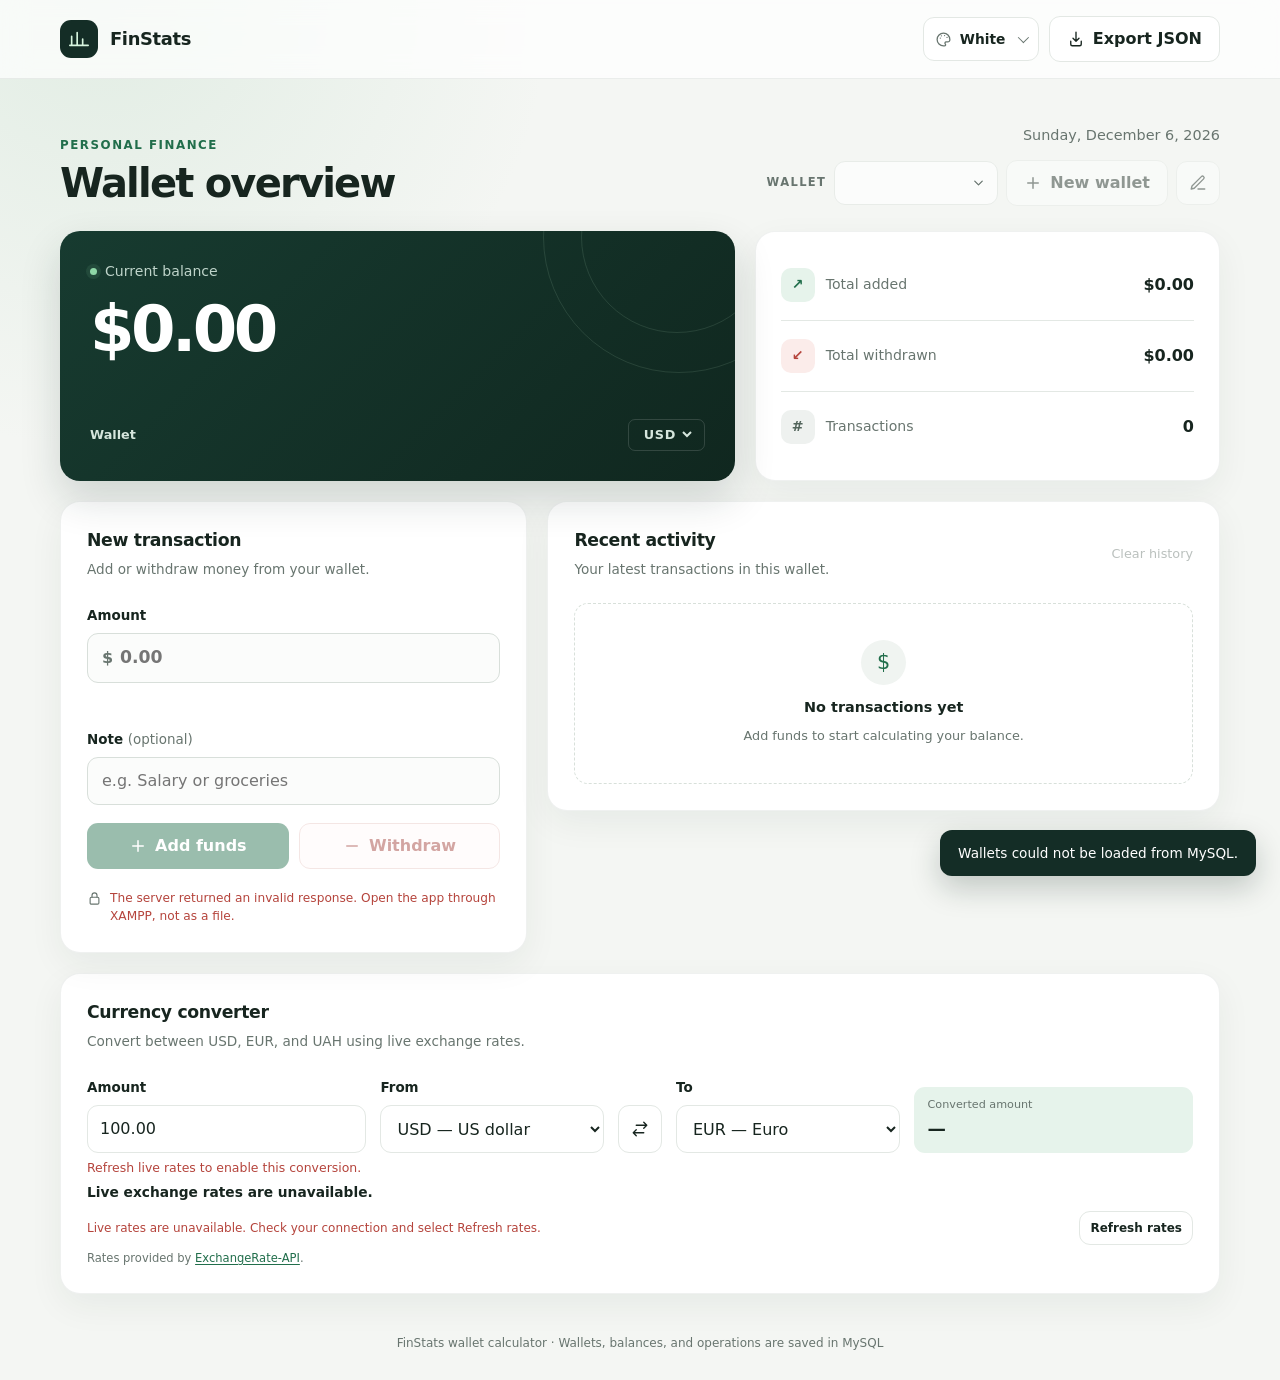
==== index.html @ fb95a567 "Initial commit: FinStats wallet calculator Multi-wallet wallet calculator with a PHP/MySQL API: depo" ====
<!DOCTYPE html>
<html lang="en" data-theme="white">
<head>
    <meta charset="UTF-8">
    <meta name="viewport" content="width=device-width, initial-scale=1.0">
    <meta name="description" content="A simple wallet calculator for tracking deposits, withdrawals, and your current balance.">
    <title>FinStats — Wallet Calculator</title>
    <script src="assets/js/app.js"></script>
    <link rel="stylesheet" href="assets/css/style.css">
</head>
<body>
    <header class="page-header">
        <div class="header-content">
            <div class="brand" aria-label="FinStats home">
                <span class="brand-mark" aria-hidden="true">
                    <svg viewBox="0 0 24 24" fill="none" stroke="currentColor" stroke-width="1.8" stroke-linecap="round" stroke-linejoin="round">
                        <path d="M4 19V9M10 19V5M16 19v-7M22 19H2"/>
                    </svg>
                </span>
                <span>FinStats</span>
            </div>
            <div class="header-actions">
                <label class="theme-control" for="theme-select" title="Choose a color theme">
                    <svg viewBox="0 0 24 24" fill="none" stroke="currentColor" stroke-width="1.8" stroke-linecap="round" stroke-linejoin="round" aria-hidden="true">
                        <path d="M12 3a9 9 0 0 0 0 18h1.4a1.6 1.6 0 0 0 1.1-2.75 1.6 1.6 0 0 1 1.1-2.75H18a3 3 0 0 0 3-3C21 6.75 17 3 12 3Z"/>
                        <path d="M7.5 10h.01M9 6.8h.01M13.5 6.5h.01M17 9h.01"/>
                    </svg>
                    <select id="theme-select" name="theme" aria-label="Color theme">
                        <option value="white">White</option>
                        <option value="black">Black</option>
                        <option value="blue">Blue</option>
                    </select>
                </label>
                <button class="button button-secondary" id="export-button" type="button" title="Download balance and transaction history as JSON">
                    <svg viewBox="0 0 24 24" fill="none" stroke="currentColor" stroke-width="1.8" stroke-linecap="round" stroke-linejoin="round" aria-hidden="true">
                        <path d="M12 3v12m0 0 4-4m-4 4-4-4M5 15v4a2 2 0 0 0 2 2h10a2 2 0 0 0 2-2v-4"/>
                    </svg>
                    <span class="export-label">Export JSON</span>
                </button>
            </div>
        </div>
    </header>

    <main>
        <div class="page-heading">
            <div>
                <p class="eyebrow">Personal finance</p>
                <h1>Wallet overview</h1>
            </div>
            <div class="heading-side">
                <p class="current-date" id="current-date"></p>
                <div class="wallet-toolbar" role="group" aria-label="Wallet management">
                    <label class="wallet-toolbar-label" for="wallet-select">Wallet</label>
                    <div class="wallet-select-wrap">
                        <select id="wallet-select" aria-label="Active wallet" disabled></select>
                        <svg viewBox="0 0 24 24" fill="none" stroke="currentColor" stroke-width="2" stroke-linecap="round" stroke-linejoin="round" aria-hidden="true">
                            <path d="m6 9 6 6 6-6"/>
                        </svg>
                    </div>
                    <button class="button button-secondary" id="new-wallet-button" type="button" title="Create a new wallet" aria-label="Create a new wallet" disabled>
                        <svg viewBox="0 0 24 24" fill="none" stroke="currentColor" stroke-width="2" stroke-linecap="round" aria-hidden="true">
                            <path d="M12 5v14M5 12h14"/>
                        </svg>
                        <span class="wallet-action-label">New wallet</span>
                    </button>
                    <button class="button button-secondary icon-button" id="wallet-settings-button" type="button" title="Rename or delete the active wallet" aria-label="Rename or delete the active wallet" disabled>
                        <svg viewBox="0 0 24 24" fill="none" stroke="currentColor" stroke-width="1.8" stroke-linecap="round" stroke-linejoin="round" aria-hidden="true">
                            <path d="M12 20h9"/>
                            <path d="M16.5 3.5a2.1 2.1 0 0 1 3 3L7 19l-4 1 1-4Z"/>
                        </svg>
                    </button>
                </div>
            </div>
        </div>

        <section class="overview" aria-label="Wallet summary">
            <article class="balance-card">
                <div>
                    <div class="balance-label">Current balance</div>
                    <p class="balance-amount" id="balance" aria-live="polite">$0.00</p>
                </div>
                <div class="balance-footer">
                    <span class="balance-wallet-name" id="balance-wallet-name">Wallet</span>
                    <label class="currency-badge" for="wallet-currency">
                        <select id="wallet-currency" name="wallet-currency" aria-label="Wallet display currency">
                            <option value="USD">USD</option>
                            <option value="EUR">EUR</option>
                            <option value="UAH">UAH</option>
                        </select>
                    </label>
                </div>
            </article>

            <article class="stats-card">
                <div class="stat-row">
                    <div class="stat-description">
                        <span class="stat-icon" aria-hidden="true">↗</span>
                        <span>Total added</span>
                    </div>
                    <strong class="stat-value" id="total-added">$0.00</strong>
                </div>
                <div class="stat-row">
                    <div class="stat-description">
                        <span class="stat-icon withdrawal" aria-hidden="true">↙</span>
                        <span>Total withdrawn</span>
                    </div>
                    <strong class="stat-value" id="total-withdrawn">$0.00</strong>
                </div>
                <div class="stat-row">
                    <div class="stat-description">
                        <span class="stat-icon neutral" aria-hidden="true">#</span>
                        <span>Transactions</span>
                    </div>
                    <strong class="stat-value" id="transaction-count">0</strong>
                </div>
            </article>
        </section>

        <section class="workspace">
            <article class="calculator-card">
                <div class="card-header">
                    <div>
                        <h2>New transaction</h2>
                        <p class="card-subtitle">Add or withdraw money from your wallet.</p>
                    </div>
                </div>

                <form id="transaction-form" novalidate>
                    <div class="field">
                        <label for="amount">Amount</label>
                        <div class="amount-input-wrap">
                            <span class="currency-symbol" id="currency-symbol" aria-hidden="true">$</span>
                            <input id="amount" name="amount" type="text" inputmode="decimal" autocomplete="off" placeholder="0.00" aria-describedby="amount-error" required>
                        </div>
                        <p class="field-error" id="amount-error" role="alert"></p>
                    </div>

                    <div class="field">
                        <label for="note">Note <span class="optional">(optional)</span></label>
                        <input id="note" name="note" type="text" maxlength="80" autocomplete="off" placeholder="e.g. Salary or groceries">
                    </div>

                    <div class="transaction-actions">
                        <button class="button button-deposit" type="submit" name="operation" value="deposit" disabled>
                            <svg viewBox="0 0 24 24" fill="none" stroke="currentColor" stroke-width="2" stroke-linecap="round" aria-hidden="true">
                                <path d="M12 5v14M5 12h14"/>
                            </svg>
                            Add funds
                        </button>
                        <button class="button button-withdraw" type="submit" name="operation" value="withdrawal" disabled>
                            <svg viewBox="0 0 24 24" fill="none" stroke="currentColor" stroke-width="2" stroke-linecap="round" aria-hidden="true">
                                <path d="M5 12h14"/>
                            </svg>
                            Withdraw
                        </button>
                    </div>
                </form>

                <p class="privacy-note">
                    <svg viewBox="0 0 24 24" fill="none" stroke="currentColor" stroke-width="1.8" stroke-linecap="round" stroke-linejoin="round" aria-hidden="true">
                        <rect x="5" y="10" width="14" height="11" rx="2"/><path d="M8 10V7a4 4 0 0 1 8 0v3"/>
                    </svg>
                    <span class="storage-status" id="storage-status" role="status" aria-live="polite">Connecting to MySQL…</span>
                </p>
            </article>

            <article class="history-card">
                <div class="card-header">
                    <div>
                        <h2>Recent activity</h2>
                        <p class="card-subtitle">Your latest transactions in this wallet.</p>
                    </div>
                    <button class="text-button" id="clear-button" type="button" disabled>Clear history</button>
                </div>

                <div class="empty-state" id="empty-state">
                    <div class="empty-state-icon" id="empty-currency-symbol" aria-hidden="true">$</div>
                    <p>No transactions yet</p>
                    <span>Add funds to start calculating your balance.</span>
                </div>
                <ul class="transaction-list" id="transaction-list" aria-label="Transaction history"></ul>
            </article>
        </section>

        <section class="converter-card" aria-labelledby="converter-title">
            <div class="card-header">
                <div>
                    <h2 id="converter-title">Currency converter</h2>
                    <p class="card-subtitle">Convert between USD, EUR, and UAH using live exchange rates.</p>
                </div>
            </div>

            <div class="converter-grid">
                <div class="converter-field converter-amount-field">
                    <label for="converter-amount">Amount</label>
                    <input id="converter-amount" type="text" inputmode="decimal" autocomplete="off" value="100.00" aria-describedby="converter-error">
                </div>
                <div class="converter-field converter-from-field">
                    <label for="converter-from">From</label>
                    <select id="converter-from">
                        <option value="USD">USD — US dollar</option>
                        <option value="EUR">EUR — Euro</option>
                        <option value="UAH">UAH — Ukrainian hryvnia</option>
                    </select>
                </div>
                <button class="button button-secondary swap-button" id="swap-currencies" type="button" aria-label="Swap conversion currencies" title="Swap currencies">
                    <svg viewBox="0 0 24 24" fill="none" stroke="currentColor" stroke-width="1.8" stroke-linecap="round" stroke-linejoin="round" aria-hidden="true">
                        <path d="M7 7h14m0 0-4-4m4 4-4 4M17 17H3m0 0 4-4m-4 4 4 4"/>
                    </svg>
                </button>
                <div class="converter-field converter-to-field">
                    <label for="converter-to">To</label>
                    <select id="converter-to">
                        <option value="USD">USD — US dollar</option>
                        <option value="EUR" selected>EUR — Euro</option>
                        <option value="UAH">UAH — Ukrainian hryvnia</option>
                    </select>
                </div>
                <div class="converter-result-panel">
                    <span class="converter-result-label">Converted amount</span>
                    <output class="converter-result" id="converter-result" for="converter-amount converter-from converter-to">—</output>
                </div>
            </div>
            <p class="field-error converter-error" id="converter-error" role="alert"></p>
            <p class="converter-rate" id="converter-rate">Loading live exchange rates…</p>
            <div class="rate-status-row">
                <p class="converter-disclaimer rate-status" id="rate-status" role="status" aria-live="polite">Loading live exchange rates…</p>
                <button class="button button-secondary refresh-rates-button" id="refresh-rates" type="button">Refresh rates</button>
            </div>
            <p class="rate-source">Rates provided by <a href="https://www.exchangerate-api.com" target="_blank" rel="noopener noreferrer">ExchangeRate-API</a>.</p>
        </section>
    </main>

    <footer class="page-footer">FinStats wallet calculator &middot; Wallets, balances, and operations are saved in MySQL</footer>

    <dialog class="wallet-dialog" id="wallet-dialog" aria-labelledby="wallet-dialog-title">
        <form class="wallet-dialog-form" id="wallet-form" novalidate>
            <div class="card-header">
                <div>
                    <h2 id="wallet-dialog-title">New wallet</h2>
                    <p class="card-subtitle" id="wallet-dialog-subtitle">Create another wallet with its own balance and transactions.</p>
                </div>
            </div>
            <div class="field">
                <label for="wallet-name">Wallet name</label>
                <input id="wallet-name" name="wallet-name" type="text" maxlength="60" autocomplete="off" placeholder="e.g. Savings" aria-describedby="wallet-name-error" required>
                <p class="field-error" id="wallet-name-error" role="alert"></p>
            </div>
            <div class="dialog-actions">
                <button class="text-button dialog-delete" id="wallet-delete-button" type="button" hidden>Delete wallet</button>
                <div class="dialog-actions-primary">
                    <button class="button button-secondary" id="wallet-cancel-button" type="button">Cancel</button>
                    <button class="button button-deposit" id="wallet-save-button" type="submit">Create wallet</button>
                </div>
            </div>
        </form>
    </dialog>

    <dialog class="wallet-dialog" id="operation-dialog" aria-labelledby="operation-dialog-title">
        <form class="wallet-dialog-form" id="operation-form" novalidate>
            <div class="card-header">
                <div>
                    <h2 id="operation-dialog-title">Edit transaction</h2>
                    <p class="card-subtitle" id="operation-dialog-subtitle">Update this transaction and the wallet balance will follow.</p>
                </div>
            </div>
            <div class="field">
                <label for="operation-type">Type</label>
                <select class="dialog-select" id="operation-type" name="operation-type">
                    <option value="deposit">Deposit</option>
                    <option value="withdrawal">Withdrawal</option>
                </select>
            </div>
            <div class="field">
                <label for="operation-amount">Amount <span class="optional" id="operation-currency-label">(USD)</span></label>
                <div class="amount-input-wrap">
                    <span class="currency-symbol" id="operation-currency-symbol" aria-hidden="true">$</span>
                    <input id="operation-amount" name="operation-amount" type="text" inputmode="decimal" autocomplete="off" placeholder="0.00" aria-describedby="operation-error" required>
                </div>
                <p class="field-error" id="operation-error" role="alert"></p>
            </div>
            <div class="field">
                <label for="operation-note">Note <span class="optional">(optional)</span></label>
                <input id="operation-note" name="operation-note" type="text" maxlength="80" autocomplete="off" placeholder="e.g. Salary or groceries">
            </div>
            <div class="dialog-actions">
                <div class="dialog-actions-primary">
                    <button class="button button-secondary" id="operation-cancel-button" type="button">Cancel</button>
                    <button class="button button-deposit" id="operation-save-button" type="submit">Save changes</button>
                </div>
            </div>
        </form>
    </dialog>

    <div class="toast" id="toast" role="status" aria-live="polite"></div>
</body>
</html>
---- assets/css/style.css ----
:root {
    color-scheme: light;
    --background: #f4f6f3;
    --surface: #ffffff;
    --ink: #17251f;
    --muted: #68756f;
    --line: #e3e8e4;
    --green: #216e4b;
    --green-dark: #18573b;
    --green-soft: #e6f3eb;
    --red: #b5443c;
    --red-soft: #fbecea;
    --navy: #142d26;
    --shadow: 0 12px 35px rgba(25, 48, 38, 0.06);
    --radius: 20px;
}

:root[data-theme="black"] {
    color-scheme: dark;
    --background: #101613;
    --surface: #18211d;
    --ink: #eef5f1;
    --muted: #9aaba2;
    --line: #303d36;
    --green: #8bd3a6;
    --green-dark: #34855a;
    --green-soft: #223a2e;
    --red: #f09a91;
    --red-soft: #3d2724;
    --navy: #0b110e;
    --shadow: 0 12px 35px rgba(0, 0, 0, 0.18);
}

:root[data-theme="blue"] {
    --background: #eef4fa;
    --surface: #ffffff;
    --ink: #172b45;
    --muted: #64748b;
    --line: #dbe5f0;
    --green: #2468a2;
    --green-dark: #1b4f7d;
    --green-soft: #e3eef8;
    --red: #b5443c;
    --red-soft: #fbecea;
    --navy: #17344f;
    --shadow: 0 12px 35px rgba(30, 64, 105, 0.08);
}

* {
    box-sizing: border-box;
}

body {
    margin: 0;
    min-width: 320px;
    min-height: 100vh;
    background:
        radial-gradient(circle at 8% 0%, rgba(191, 220, 199, 0.35), transparent 28rem),
        var(--background);
    color: var(--ink);
    font-family: Inter, ui-sans-serif, system-ui, -apple-system, BlinkMacSystemFont, "Segoe UI", sans-serif;
    line-height: 1.5;
}

button,
input,
select {
    font: inherit;
}

button {
    cursor: pointer;
}

button:disabled {
    cursor: not-allowed;
    opacity: 0.45;
}

button:focus-visible,
input:focus-visible,
select:focus-visible {
    outline: 3px solid rgba(33, 110, 75, 0.24);
    outline-offset: 3px;
}

.page-header {
    border-bottom: 1px solid rgba(33, 54, 44, 0.08);
    background: rgba(255, 255, 255, 0.72);
    backdrop-filter: blur(14px);
}

.header-content,
main,
.page-footer {
    width: min(1160px, calc(100% - 40px));
    margin-inline: auto;
}

.header-content {
    min-height: 78px;
    display: flex;
    align-items: center;
    justify-content: space-between;
    gap: 20px;
}

.brand {
    display: flex;
    align-items: center;
    gap: 12px;
    font-size: 1.12rem;
    font-weight: 750;
    letter-spacing: -0.02em;
}

.brand-mark {
    width: 38px;
    height: 38px;
    display: grid;
    place-items: center;
    border-radius: 11px;
    background: var(--navy);
    color: #d7f5df;
}

.brand-mark svg {
    width: 22px;
    height: 22px;
}

.header-actions {
    display: flex;
    align-items: center;
    gap: 10px;
}

.theme-control {
    position: relative;
    display: flex;
    align-items: center;
}

.theme-control > svg {
    position: absolute;
    left: 12px;
    width: 17px;
    height: 17px;
    color: var(--muted);
    pointer-events: none;
}

.theme-control select {
    min-height: 44px;
    padding: 9px 32px 9px 36px;
    appearance: none;
    border: 1px solid var(--line);
    border-radius: 11px;
    background: var(--surface);
    color: var(--ink);
    font-size: 0.86rem;
    font-weight: 650;
    cursor: pointer;
}

.theme-control select:hover {
    border-color: #bdc9c1;
}

.theme-control::after {
    content: "";
    position: absolute;
    right: 13px;
    width: 7px;
    height: 7px;
    border-right: 1.5px solid var(--muted);
    border-bottom: 1.5px solid var(--muted);
    transform: rotate(45deg) translateY(-2px);
    pointer-events: none;
}

.button {
    min-height: 44px;
    display: inline-flex;
    align-items: center;
    justify-content: center;
    gap: 8px;
    padding: 10px 17px;
    border: 1px solid transparent;
    border-radius: 11px;
    font-weight: 650;
    transition: background 160ms ease, border-color 160ms ease, transform 160ms ease;
}

.button:not(:disabled):active {
    transform: translateY(1px);
}

.button svg {
    width: 18px;
    height: 18px;
    flex: 0 0 auto;
}

.button-secondary {
    border-color: var(--line);
    background: var(--surface);
    color: var(--ink);
}

.button-secondary:not(:disabled):hover {
    border-color: #bdc9c1;
    background: #fafcfa;
}

main {
    padding-block: 46px 40px;
}

.page-heading {
    display: flex;
    align-items: end;
    justify-content: space-between;
    flex-wrap: wrap;
    gap: 20px;
    margin-bottom: 25px;
}

.eyebrow {
    margin: 0 0 5px;
    color: var(--green);
    font-size: 0.74rem;
    font-weight: 750;
    letter-spacing: 0.13em;
    text-transform: uppercase;
}

h1,
h2,
p {
    margin-top: 0;
}

h1 {
    margin-bottom: 0;
    font-size: clamp(1.8rem, 4vw, 2.5rem);
    line-height: 1.15;
    letter-spacing: -0.045em;
}

h2 {
    margin-bottom: 0;
    font-size: 1.08rem;
    letter-spacing: -0.02em;
}

.current-date {
    margin-bottom: 3px;
    color: var(--muted);
    font-size: 0.9rem;
}

.heading-side {
    display: flex;
    flex-direction: column;
    align-items: flex-end;
    gap: 10px;
}

.wallet-toolbar {
    display: flex;
    align-items: center;
    flex-wrap: wrap;
    gap: 8px;
}

.wallet-toolbar-label {
    color: var(--muted);
    font-size: 0.72rem;
    font-weight: 750;
    letter-spacing: 0.12em;
    text-transform: uppercase;
}

.wallet-select-wrap {
    position: relative;
}

.wallet-select-wrap select {
    min-width: 164px;
    min-height: 44px;
    padding: 9px 34px 9px 13px;
    appearance: none;
    border: 1px solid var(--line);
    border-radius: 11px;
    background: var(--surface);
    color: var(--ink);
    font-size: 0.88rem;
    font-weight: 650;
    cursor: pointer;
}

.wallet-select-wrap select:hover {
    border-color: #bdc9c1;
}

.wallet-select-wrap svg {
    position: absolute;
    top: 50%;
    right: 12px;
    width: 15px;
    height: 15px;
    color: var(--muted);
    transform: translateY(-50%);
    pointer-events: none;
}

.icon-button {
    width: 44px;
    padding: 0;
}

.balance-wallet-name {
    color: #d6e6dd;
    font-weight: 650;
}

.overview {
    display: grid;
    grid-template-columns: minmax(0, 1.45fr) minmax(280px, 1fr);
    gap: 20px;
    margin-bottom: 20px;
}

.balance-card {
    position: relative;
    min-height: 250px;
    overflow: hidden;
    display: flex;
    flex-direction: column;
    justify-content: space-between;
    padding: 30px;
    border-radius: var(--radius);
    background: linear-gradient(135deg, #173b30, #10271f);
    box-shadow: 0 18px 40px rgba(20, 45, 38, 0.16);
    color: #ffffff;
}

.balance-card::before,
.balance-card::after {
    content: "";
    position: absolute;
    border: 1px solid rgba(199, 237, 207, 0.12);
    border-radius: 50%;
    pointer-events: none;
}

.balance-card::before {
    width: 270px;
    height: 270px;
    right: -80px;
    top: -130px;
}

.balance-card::after {
    width: 190px;
    height: 190px;
    right: -38px;
    top: -90px;
}

.balance-label {
    display: flex;
    align-items: center;
    gap: 8px;
    margin-bottom: 12px;
    color: #bfd4ca;
    font-size: 0.88rem;
}

.balance-label::before {
    content: "";
    width: 7px;
    height: 7px;
    border-radius: 50%;
    background: #8ed7a7;
    box-shadow: 0 0 0 4px rgba(142, 215, 167, 0.1);
}

.balance-amount {
    position: relative;
    z-index: 1;
    margin: 0;
    font-size: clamp(2.4rem, 6vw, 4rem);
    font-weight: 700;
    line-height: 1.1;
    letter-spacing: -0.055em;
    overflow-wrap: anywhere;
}

.balance-footer {
    display: flex;
    align-items: center;
    justify-content: space-between;
    gap: 15px;
    color: #a9c2b6;
    font-size: 0.8rem;
}

.currency-badge {
    padding: 5px 9px;
    border: 1px solid rgba(255, 255, 255, 0.14);
    border-radius: 7px;
    color: #d6e6dd;
    font-weight: 650;
    letter-spacing: 0.06em;
}

.currency-badge select {
    padding: 0 2px;
    border: 0;
    background: transparent;
    color: inherit;
    font: inherit;
    font-weight: 650;
    letter-spacing: inherit;
    cursor: pointer;
}

.currency-badge select:focus-visible {
    outline: 2px solid rgba(255, 255, 255, 0.55);
    outline-offset: 3px;
}

.currency-badge option {
    background: #ffffff;
    color: #17251f;
}

.stats-card,
.calculator-card,
.history-card {
    border: 1px solid rgba(31, 57, 45, 0.07);
    border-radius: var(--radius);
    background: var(--surface);
    box-shadow: var(--shadow);
}

.stats-card {
    display: flex;
    flex-direction: column;
    justify-content: center;
    padding: 12px 25px;
}

.stat-row {
    display: flex;
    align-items: center;
    justify-content: space-between;
    gap: 18px;
    padding-block: 18px;
}

.stat-row + .stat-row {
    border-top: 1px solid var(--line);
}

.stat-description {
    display: flex;
    align-items: center;
    gap: 11px;
    color: var(--muted);
    font-size: 0.88rem;
}

.stat-icon {
    width: 34px;
    height: 34px;
    display: grid;
    place-items: center;
    flex: 0 0 auto;
    border-radius: 10px;
    background: var(--green-soft);
    color: var(--green);
    font-weight: 700;
}

.stat-icon.withdrawal {
    background: var(--red-soft);
    color: var(--red);
}

.stat-icon.neutral {
    background: #eef1ef;
    color: #52645b;
}

.stat-value {
    text-align: right;
    font-size: 1rem;
    font-weight: 700;
    overflow-wrap: anywhere;
}

.workspace {
    display: grid;
    grid-template-columns: minmax(300px, 0.82fr) minmax(0, 1.18fr);
    gap: 20px;
    align-items: start;
}

.calculator-card,
.history-card {
    padding: 26px;
}

.card-header {
    display: flex;
    align-items: center;
    justify-content: space-between;
    gap: 15px;
    margin-bottom: 24px;
}

.card-subtitle {
    margin: 5px 0 0;
    color: var(--muted);
    font-size: 0.85rem;
}

.field {
    margin-bottom: 18px;
}

.field label {
    display: inline-block;
    margin-bottom: 7px;
    font-size: 0.84rem;
    font-weight: 650;
}

.optional {
    color: var(--muted);
    font-weight: 400;
}

.amount-input-wrap {
    position: relative;
}

.currency-symbol {
    position: absolute;
    left: 15px;
    top: 50%;
    transform: translateY(-50%);
    color: var(--muted);
    font-weight: 650;
    pointer-events: none;
}

.field input {
    width: 100%;
    min-height: 48px;
    padding: 11px 14px;
    border: 1px solid #d8dfda;
    border-radius: 11px;
    background: #fbfcfb;
    color: var(--ink);
    transition: border-color 160ms ease, background 160ms ease;
}

.field input:hover {
    border-color: #b7c5bc;
}

.field input:focus {
    border-color: var(--green);
    background: #ffffff;
}

.field input[aria-invalid="true"] {
    border-color: var(--red);
}

#amount,
#operation-amount {
    padding-left: 32px;
    font-size: 1.08rem;
    font-weight: 650;
}

.field-error {
    min-height: 20px;
    margin: 6px 0 0;
    color: var(--red);
    font-size: 0.78rem;
}

.transaction-actions {
    display: grid;
    grid-template-columns: 1fr 1fr;
    gap: 10px;
    margin-top: 4px;
}

.button-deposit {
    background: var(--green);
    color: #ffffff;
}

.button-deposit:hover {
    background: var(--green-dark);
}

.button-withdraw {
    border-color: #e8c9c5;
    background: #fffafa;
    color: #9e3932;
}

.button-withdraw:hover {
    border-color: #dca8a2;
    background: var(--red-soft);
}

.privacy-note {
    display: flex;
    align-items: flex-start;
    gap: 8px;
    margin: 20px 0 0;
    color: var(--muted);
    font-size: 0.76rem;
}

.privacy-note svg {
    width: 15px;
    height: 15px;
    flex: 0 0 auto;
    margin-top: 2px;
}

.storage-status.error {
    color: var(--red);
}

.text-button {
    padding: 4px 0;
    border: 0;
    background: transparent;
    color: var(--muted);
    font-size: 0.8rem;
    text-decoration: underline;
    text-decoration-color: transparent;
    text-underline-offset: 3px;
}

.text-button:not(:disabled):hover {
    color: var(--red);
    text-decoration-color: currentColor;
}

.empty-state {
    padding: 36px 20px;
    border: 1px dashed #d8e0da;
    border-radius: 14px;
    text-align: center;
    color: var(--muted);
}

.empty-state-icon {
    width: 45px;
    height: 45px;
    display: grid;
    place-items: center;
    margin: 0 auto 12px;
    border-radius: 50%;
    background: #f0f4f1;
    color: var(--green);
    font-size: 1.3rem;
}

.empty-state p {
    margin-bottom: 4px;
    color: var(--ink);
    font-size: 0.9rem;
    font-weight: 650;
}

.empty-state span {
    font-size: 0.8rem;
}

.transaction-list {
    max-height: 410px;
    margin: 0;
    padding: 0;
    overflow-y: auto;
    list-style: none;
    scrollbar-width: thin;
    scrollbar-color: #cbd5ce transparent;
}

.transaction-item {
    display: flex;
    align-items: center;
    gap: 12px;
    padding-block: 14px;
}

.transaction-item + .transaction-item {
    border-top: 1px solid var(--line);
}

.transaction-icon {
    width: 38px;
    height: 38px;
    display: grid;
    place-items: center;
    flex: 0 0 auto;
    border-radius: 11px;
    background: var(--green-soft);
    color: var(--green);
    font-size: 1.15rem;
    font-weight: 500;
}

.transaction-icon.withdrawal {
    background: var(--red-soft);
    color: var(--red);
}

.transaction-details {
    min-width: 0;
    flex: 1;
}

.transaction-note {
    margin: 0 0 2px;
    overflow: hidden;
    font-size: 0.88rem;
    font-weight: 650;
    text-overflow: ellipsis;
    white-space: nowrap;
}

.transaction-date {
    display: block;
    color: var(--muted);
    font-size: 0.74rem;
}

.transaction-amount {
    flex: 0 0 auto;
    font-size: 0.9rem;
    font-weight: 700;
    color: var(--green);
}

.transaction-amount.withdrawal {
    color: var(--red);
}

.transaction-actions-row {
    display: flex;
    flex: 0 0 auto;
    gap: 4px;
}

.transaction-action-button {
    width: 32px;
    height: 32px;
    display: grid;
    place-items: center;
    padding: 0;
    border: 1px solid transparent;
    border-radius: 9px;
    background: transparent;
    color: var(--muted);
    cursor: pointer;
    transition: background 160ms ease, color 160ms ease, border-color 160ms ease;
}

.transaction-action-button svg {
    width: 16px;
    height: 16px;
}

.transaction-action-button:not(:disabled):hover {
    border-color: var(--line);
    background: #f0f4f1;
    color: var(--ink);
}

.transaction-action-button.danger:not(:disabled):hover {
    border-color: #e8c9c5;
    background: var(--red-soft);
    color: var(--red);
}

.transaction-action-button:disabled {
    opacity: 0.4;
    cursor: not-allowed;
}

:root[data-theme="black"] .transaction-action-button:not(:disabled):hover {
    background: #28342e;
    color: #d5ebdd;
}

:root[data-theme="black"] .transaction-action-button.danger:not(:disabled):hover {
    border-color: #63403b;
    background: #2a1d1b;
    color: #f0a199;
}

.page-footer {
    padding: 0 0 28px;
    color: var(--muted);
    text-align: center;
    font-size: 0.75rem;
}

.toast {
    position: fixed;
    right: 24px;
    bottom: 24px;
    z-index: 10;
    max-width: min(360px, calc(100% - 40px));
    padding: 13px 18px;
    border-radius: 12px;
    background: var(--navy);
    box-shadow: 0 12px 30px rgba(13, 35, 27, 0.22);
    color: #ffffff;
    font-size: 0.85rem;
    opacity: 0;
    transform: translateY(12px);
    pointer-events: none;
    transition: opacity 180ms ease, transform 180ms ease;
}

.toast.visible {
    opacity: 1;
    transform: translateY(0);
}

.wallet-dialog {
    width: min(430px, calc(100% - 32px));
    padding: 0;
    border: 1px solid var(--line);
    border-radius: var(--radius);
    background: var(--surface);
    color: var(--ink);
    box-shadow: 0 30px 70px rgba(15, 35, 27, 0.28);
}

.wallet-dialog::backdrop {
    background: rgba(11, 24, 18, 0.48);
    backdrop-filter: blur(3px);
}

.wallet-dialog-form {
    padding: 26px;
}

.wallet-dialog .card-header {
    margin-bottom: 18px;
}

.dialog-actions {
    display: flex;
    align-items: center;
    justify-content: space-between;
    gap: 12px;
}

.dialog-actions-primary {
    display: flex;
    gap: 10px;
    margin-left: auto;
}

.dialog-delete {
    color: var(--red);
    font-weight: 650;
}

.dialog-delete:not(:disabled):hover {
    color: var(--red);
    text-decoration-color: currentColor;
}

.dialog-select {
    width: 100%;
    min-height: 48px;
    padding: 11px 14px;
    border: 1px solid #d8dfda;
    border-radius: 11px;
    background: #fbfcfb;
    color: var(--ink);
    cursor: pointer;
    transition: border-color 160ms ease, background 160ms ease;
}

.dialog-select:hover {
    border-color: #b7c5bc;
}

.dialog-select:focus {
    border-color: var(--green);
    background: #ffffff;
}

:root[data-theme="black"] .dialog-select {
    border-color: #35463d;
    background: #121b17;
}

:root[data-theme="black"] .dialog-select:hover {
    border-color: #52665a;
}

:root[data-theme="black"] .dialog-select:focus {
    border-color: #72b88e;
    background: #15221b;
}

:root[data-theme="black"] body {
    background:
        radial-gradient(circle at 8% 0%, rgba(53, 92, 70, 0.2), transparent 28rem),
        var(--background);
}

:root[data-theme="blue"] body {
    background:
        radial-gradient(circle at 8% 0%, rgba(165, 198, 230, 0.35), transparent 28rem),
        var(--background);
}

:root[data-theme="black"] .page-header {
    border-bottom-color: rgba(213, 235, 221, 0.08);
    background: rgba(19, 29, 24, 0.82);
}

:root[data-theme="blue"] .page-header {
    border-bottom-color: rgba(34, 75, 117, 0.09);
    background: rgba(255, 255, 255, 0.78);
}

:root[data-theme="black"] .balance-card {
    background: linear-gradient(135deg, #202c26, #0c1210);
    box-shadow: 0 18px 40px rgba(0, 0, 0, 0.26);
}

:root[data-theme="blue"] .balance-card {
    background: linear-gradient(135deg, #245d8c, #132f4b);
    box-shadow: 0 18px 40px rgba(24, 62, 98, 0.2);
}

:root[data-theme="black"] .button-secondary:not(:disabled):hover,
:root[data-theme="black"] .theme-control select:hover,
:root[data-theme="black"] .wallet-select-wrap select:hover {
    border-color: #4a5b51;
    background: #202c26;
}

:root[data-theme="blue"] .button-secondary:not(:disabled):hover,
:root[data-theme="blue"] .theme-control select:hover,
:root[data-theme="blue"] .wallet-select-wrap select:hover {
    border-color: #a9bfd4;
    background: #f7faff;
}

:root[data-theme="black"] .stat-icon.neutral {
    background: #28342e;
    color: #b4c4bb;
}

:root[data-theme="blue"] .stat-icon.neutral {
    background: #e8eef5;
    color: #50657a;
}

:root[data-theme="black"] .field input {
    border-color: #35463d;
    background: #121b17;
}

:root[data-theme="black"] .field input:hover {
    border-color: #52665a;
}

:root[data-theme="black"] .field input:focus {
    border-color: #72b88e;
    background: #15221b;
}

:root[data-theme="black"] .button-deposit {
    background: #2c7b50;
    color: #ffffff;
}

:root[data-theme="black"] .button-deposit:hover {
    background: #348f5d;
}

:root[data-theme="black"] .button-withdraw {
    border-color: #63403b;
    background: #2a1d1b;
    color: #f0a199;
}

:root[data-theme="black"] .button-withdraw:hover {
    border-color: #89544d;
    background: #3d2724;
}

:root[data-theme="black"] .empty-state {
    border-color: #35463d;
}

:root[data-theme="black"] .empty-state-icon {
    background: #223a2e;
}

:root[data-theme="blue"] .empty-state {
    border-color: #cfdeed;
}

:root[data-theme="blue"] .empty-state-icon {
    background: #e8f0f8;
}

:root[data-theme="black"] .transaction-list {
    scrollbar-color: #415148 transparent;
}

.converter-card {
    margin-top: 20px;
    padding: 26px;
    border: 1px solid rgba(31, 57, 45, 0.07);
    border-radius: var(--radius);
    background: var(--surface);
    box-shadow: var(--shadow);
}

.converter-grid {
    display: grid;
    grid-template-columns: minmax(150px, 1fr) minmax(130px, 0.8fr) 44px minmax(130px, 0.8fr) minmax(180px, 1fr);
    grid-template-areas: "amount from swap to result";
    gap: 14px;
    align-items: end;
}

.converter-amount-field {
    grid-area: amount;
}

.converter-from-field {
    grid-area: from;
}

.converter-to-field {
    grid-area: to;
}

.converter-field label {
    display: inline-block;
    margin-bottom: 7px;
    font-size: 0.84rem;
    font-weight: 650;
}

.converter-field input,
.converter-field select {
    width: 100%;
    min-width: 0;
    min-height: 48px;
    padding: 11px 12px;
    border: 1px solid var(--line);
    border-radius: 11px;
    background: var(--surface);
    color: var(--ink);
}

.converter-field input:focus,
.converter-field select:focus {
    border-color: var(--green);
}

.converter-field input[aria-invalid="true"] {
    border-color: var(--red);
}

.swap-button {
    grid-area: swap;
    width: 44px;
    min-height: 48px;
    padding: 0;
}

.converter-result-panel {
    grid-area: result;
    min-width: 0;
    padding: 10px 14px;
    border-radius: 11px;
    background: var(--green-soft);
}

.converter-result-label {
    display: block;
    margin-bottom: 2px;
    color: var(--muted);
    font-size: 0.7rem;
}

.converter-result {
    display: block;
    color: var(--ink);
    font-size: 1.15rem;
    font-weight: 750;
    overflow-wrap: anywhere;
}

.converter-error {
    margin-bottom: 0;
}

.converter-rate {
    margin: 3px 0 0;
    font-size: 0.86rem;
    font-weight: 650;
}

.converter-disclaimer {
    margin: 6px 0 0;
    color: var(--muted);
    font-size: 0.75rem;
}

.rate-status-row {
    display: flex;
    align-items: center;
    justify-content: space-between;
    gap: 16px;
    margin-top: 8px;
}

.rate-status {
    flex: 1;
    margin-top: 0;
}

.rate-status.error {
    color: var(--red);
}

.refresh-rates-button {
    min-height: 34px;
    flex: 0 0 auto;
    padding: 6px 10px;
    font-size: 0.75rem;
}

.rate-source {
    margin: 5px 0 0;
    color: var(--muted);
    font-size: 0.72rem;
}

.rate-source a {
    color: var(--green);
    text-underline-offset: 2px;
}

@media (max-width: 900px) {
    .converter-grid {
        grid-template-columns: minmax(0, 1fr) 44px minmax(0, 1fr);
        grid-template-areas:
            "amount amount amount"
            "from swap to"
            "result result result";
    }

    .converter-result-panel {
        margin-top: 4px;
    }
}

@media (max-width: 800px) {
    main {
        padding-top: 32px;
    }

    .overview,
    .workspace {
        grid-template-columns: 1fr;
    }

    .balance-card {
        min-height: 225px;
    }

    .stats-card {
        padding-block: 4px;
    }
}

@media (max-width: 520px) {
    .header-content,
    main,
    .page-footer {
        width: min(100% - 28px, 1160px);
    }

    .header-content {
        min-height: 70px;
    }

    .export-label {
        display: none;
    }

    .page-heading {
        align-items: flex-start;
        flex-direction: column;
        gap: 12px;
    }

    .heading-side {
        align-items: stretch;
        width: 100%;
    }

    .wallet-toolbar {
        width: 100%;
    }

    .wallet-select-wrap {
        flex: 1;
    }

    .wallet-select-wrap select {
        width: 100%;
    }

    .wallet-action-label {
        display: none;
    }

    #new-wallet-button {
        width: 44px;
        padding: 0;
    }

    .wallet-dialog-form {
        padding: 22px;
    }

    .balance-card,
    .calculator-card,
    .history-card {
        padding: 22px;
    }

    .balance-footer {
        align-items: flex-start;
        flex-direction: column;
        gap: 10px;
    }

    .transaction-actions {
        grid-template-columns: 1fr;
    }

    .converter-card {
        padding: 22px;
    }

    .converter-grid {
        grid-template-columns: 1fr;
        grid-template-areas:
            "amount"
            "from"
            "swap"
            "to"
            "result";
    }

    .swap-button {
        justify-self: center;
    }

    .swap-button svg {
        transform: rotate(90deg);
    }

    .rate-status-row {
        align-items: flex-start;
        flex-direction: column;
        gap: 10px;
    }

    .toast {
        right: 14px;
        bottom: 14px;
    }
}

@media (max-width: 400px) {
    .brand > span:last-child {
        display: none;
    }

    .header-content {
        gap: 12px;
    }

    .header-actions {
        gap: 8px;
    }

    .theme-control select {
        padding-right: 29px;
        padding-left: 33px;
        font-size: 0.8rem;
    }
}

@media (prefers-reduced-motion: reduce) {
    *,
    *::before,
    *::after {
        scroll-behavior: auto !important;
        transition-duration: 0.01ms !important;
    }
}
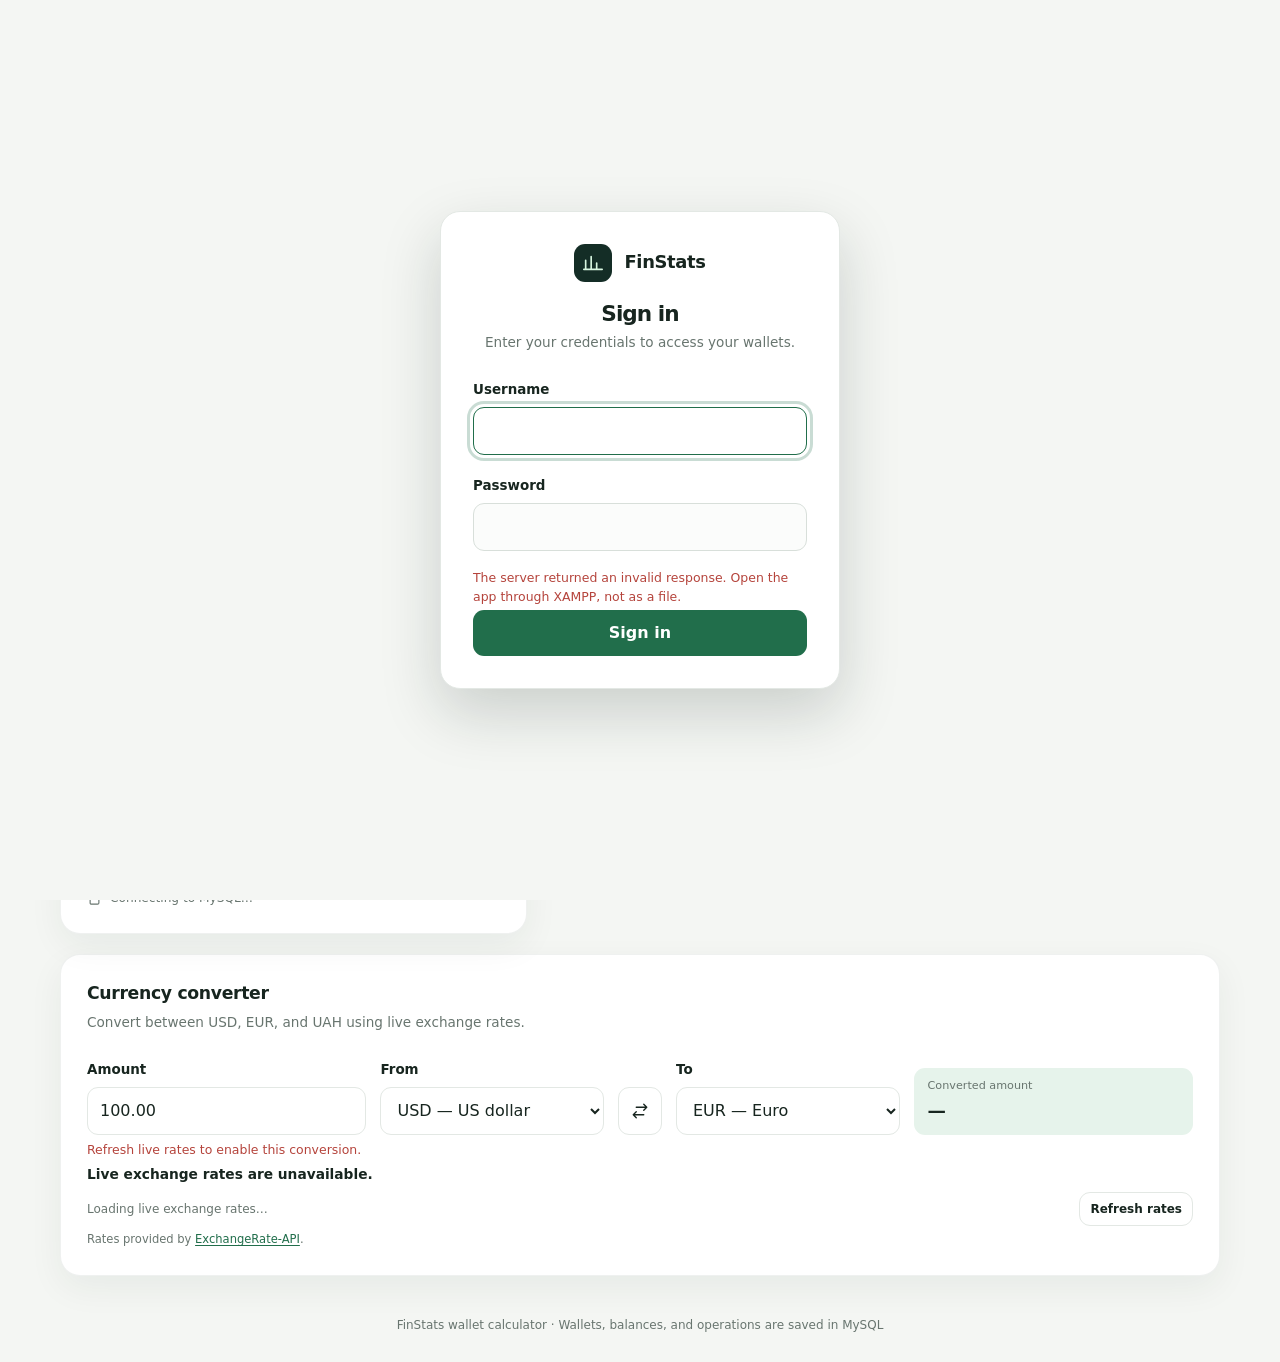
==== commit 7962f4c0: "Add login authentication and Qoder Sites hosting port Protect the wallet API with session-based sing" ====
--- a/index.html
+++ b/index.html
@@ -31,6 +31,12 @@
                         <option value="blue">Blue</option>
                     </select>
                 </label>
+                <button class="button button-secondary icon-button" id="logout-button" type="button" title="Sign out" aria-label="Sign out" hidden>
+                    <svg viewBox="0 0 24 24" fill="none" stroke="currentColor" stroke-width="1.8" stroke-linecap="round" stroke-linejoin="round" aria-hidden="true">
+                        <path d="M9 21H5a2 2 0 0 1-2-2V5a2 2 0 0 1 2-2h4"/>
+                        <path d="m16 17 5-5-5-5M21 12H9"/>
+                    </svg>
+                </button>
                 <button class="button button-secondary" id="export-button" type="button" title="Download balance and transaction history as JSON">
                     <svg viewBox="0 0 24 24" fill="none" stroke="currentColor" stroke-width="1.8" stroke-linecap="round" stroke-linejoin="round" aria-hidden="true">
                         <path d="M12 3v12m0 0 4-4m-4 4-4-4M5 15v4a2 2 0 0 0 2 2h10a2 2 0 0 0 2-2v-4"/>
@@ -292,6 +298,37 @@
         </form>
     </dialog>
 
+    <div class="auth-overlay" id="auth-overlay" hidden>
+        <div class="auth-card" role="dialog" aria-modal="true" aria-labelledby="auth-title">
+            <div class="brand auth-brand" aria-hidden="true">
+                <span class="brand-mark">
+                    <svg viewBox="0 0 24 24" fill="none" stroke="currentColor" stroke-width="1.8" stroke-linecap="round" stroke-linejoin="round">
+                        <path d="M4 19V9M10 19V5M16 19v-7M22 19H2"/>
+                    </svg>
+                </span>
+                <span>FinStats</span>
+            </div>
+            <h1 id="auth-title">Sign in</h1>
+            <p class="auth-subtitle" id="auth-subtitle">Enter your credentials to access your wallets.</p>
+            <form id="auth-form" novalidate>
+                <div class="field">
+                    <label for="auth-username">Username</label>
+                    <input id="auth-username" name="auth-username" type="text" maxlength="60" autocomplete="username" required>
+                </div>
+                <div class="field">
+                    <label for="auth-password">Password</label>
+                    <input id="auth-password" name="auth-password" type="password" maxlength="72" autocomplete="current-password" required>
+                </div>
+                <div class="field" id="auth-confirm-field" hidden>
+                    <label for="auth-confirm">Confirm password</label>
+                    <input id="auth-confirm" name="auth-confirm" type="password" maxlength="72" autocomplete="new-password">
+                </div>
+                <p class="field-error" id="auth-error" role="alert"></p>
+                <button class="button button-deposit auth-submit" id="auth-submit" type="submit">Sign in</button>
+            </form>
+        </div>
+    </div>
+
     <div class="toast" id="toast" role="status" aria-live="polite"></div>
 </body>
 </html>
--- a/assets/css/style.css
+++ b/assets/css/style.css
@@ -843,6 +843,54 @@
     transform: translateY(0);
 }
 
+.auth-overlay {
+    position: fixed;
+    inset: 0;
+    z-index: 100;
+    display: grid;
+    place-items: center;
+    padding: 20px;
+    overflow-y: auto;
+    background: var(--background);
+}
+
+.auth-overlay[hidden] {
+    display: none;
+}
+
+.auth-card {
+    width: min(400px, 100%);
+    padding: 32px;
+    border: 1px solid var(--line);
+    border-radius: var(--radius);
+    background: var(--surface);
+    box-shadow: 0 24px 60px rgba(15, 35, 27, 0.18);
+}
+
+.auth-brand {
+    justify-content: center;
+    margin-bottom: 20px;
+}
+
+.auth-card h1 {
+    margin: 0 0 6px;
+    font-size: 1.35rem;
+    text-align: center;
+}
+
+.auth-subtitle {
+    margin: 0 0 24px;
+    color: var(--muted);
+    font-size: 0.85rem;
+    text-align: center;
+}
+
+.auth-submit {
+    width: 100%;
+    justify-content: center;
+    margin-top: 4px;
+}
+
 .wallet-dialog {
     width: min(430px, calc(100% - 32px));
     padding: 0;
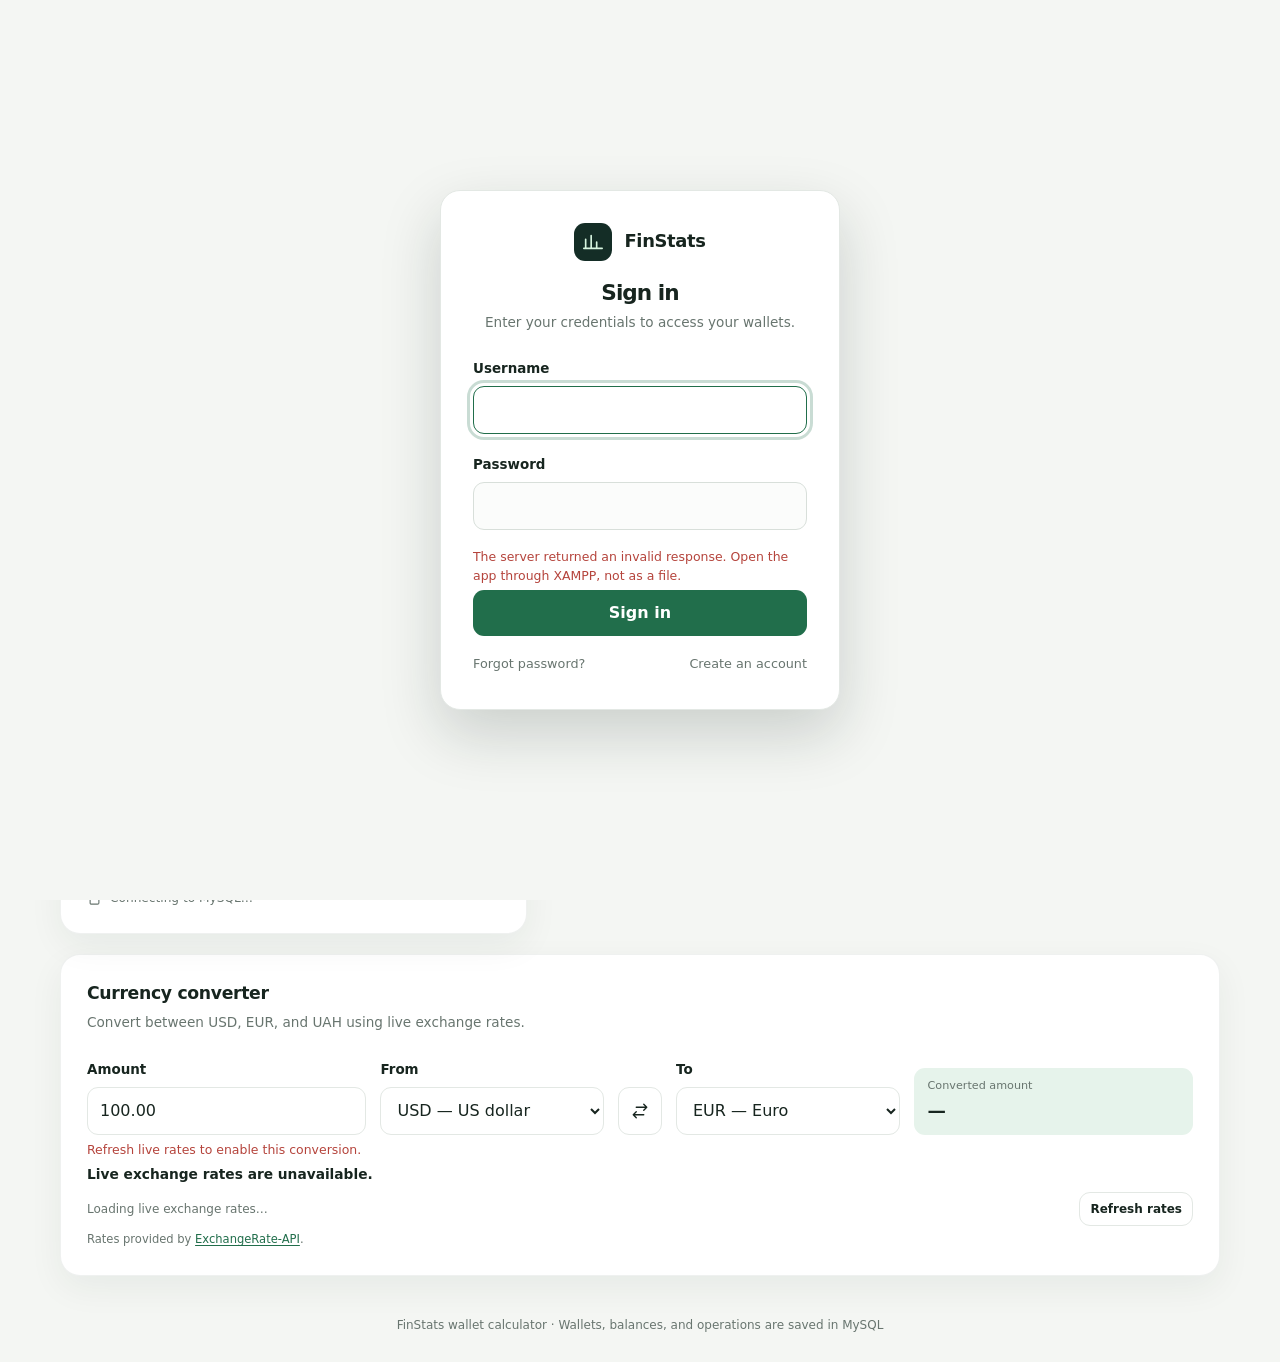
==== commit e6236f00: "Add full account suite: signup, password change, recovery-code reset, account deletion Wallets are n" ====
--- a/index.html
+++ b/index.html
@@ -5,8 +5,8 @@
     <meta name="viewport" content="width=device-width, initial-scale=1.0">
     <meta name="description" content="A simple wallet calculator for tracking deposits, withdrawals, and your current balance.">
     <title>FinStats — Wallet Calculator</title>
-    <script src="assets/js/app.js"></script>
-    <link rel="stylesheet" href="assets/css/style.css">
+    <script src="assets/js/app.js?v=20261110-2"></script>
+    <link rel="stylesheet" href="assets/css/style.css?v=20261110-2">
 </head>
 <body>
     <header class="page-header">
@@ -31,12 +31,25 @@
                         <option value="blue">Blue</option>
                     </select>
                 </label>
+                <button class="button button-secondary icon-button" id="account-button" type="button" title="Account settings" aria-label="Account settings" hidden>
+                    <svg viewBox="0 0 24 24" fill="none" stroke="currentColor" stroke-width="1.8" stroke-linecap="round" stroke-linejoin="round" aria-hidden="true">
+                        <path d="M20 21v-2a4 4 0 0 0-4-4H8a4 4 0 0 0-4 4v2"/>
+                        <circle cx="12" cy="7" r="4"/>
+                    </svg>
+                </button>
                 <button class="button button-secondary icon-button" id="logout-button" type="button" title="Sign out" aria-label="Sign out" hidden>
                     <svg viewBox="0 0 24 24" fill="none" stroke="currentColor" stroke-width="1.8" stroke-linecap="round" stroke-linejoin="round" aria-hidden="true">
                         <path d="M9 21H5a2 2 0 0 1-2-2V5a2 2 0 0 1 2-2h4"/>
                         <path d="m16 17 5-5-5-5M21 12H9"/>
                     </svg>
                 </button>
+                <button class="button button-secondary" id="import-button" type="button" title="Import transactions from a wallet-result.json export" disabled>
+                    <svg viewBox="0 0 24 24" fill="none" stroke="currentColor" stroke-width="1.8" stroke-linecap="round" stroke-linejoin="round" aria-hidden="true">
+                        <path d="M12 15V3m0 0 4 4m-4-4-4 4M5 15v4a2 2 0 0 0 2 2h10a2 2 0 0 0 2-2v-4"/>
+                    </svg>
+                    <span class="import-label">Import JSON</span>
+                </button>
+                <input id="import-file" type="file" accept=".json,application/json" hidden>
                 <button class="button button-secondary" id="export-button" type="button" title="Download balance and transaction history as JSON">
                     <svg viewBox="0 0 24 24" fill="none" stroke="currentColor" stroke-width="1.8" stroke-linecap="round" stroke-linejoin="round" aria-hidden="true">
                         <path d="M12 3v12m0 0 4-4m-4 4-4-4M5 15v4a2 2 0 0 0 2 2h10a2 2 0 0 0 2-2v-4"/>
@@ -298,6 +311,48 @@
         </form>
     </dialog>
 
+    <dialog class="wallet-dialog" id="account-dialog" aria-labelledby="account-dialog-title">
+        <div class="wallet-dialog-form">
+            <div class="card-header">
+                <div>
+                    <h2 id="account-dialog-title">Account</h2>
+                    <p class="card-subtitle" id="account-subtitle">Manage your sign-in and account security.</p>
+                </div>
+            </div>
+            <div class="field">
+                <label for="account-current">Current password</label>
+                <input id="account-current" type="password" maxlength="72" autocomplete="current-password">
+            </div>
+            <div class="field">
+                <label for="account-new">New password</label>
+                <input id="account-new" type="password" maxlength="72" autocomplete="new-password">
+            </div>
+            <div class="field">
+                <label for="account-confirm">Confirm new password</label>
+                <input id="account-confirm" type="password" maxlength="72" autocomplete="new-password">
+            </div>
+            <p class="field-error" id="account-error" role="alert"></p>
+            <div class="dialog-actions">
+                <div class="dialog-actions-primary">
+                    <button class="button button-secondary" id="account-close-button" type="button">Close</button>
+                    <button class="button button-deposit" id="account-password-button" type="button">Change password</button>
+                </div>
+            </div>
+            <div class="account-section">
+                <h3>Recovery code</h3>
+                <p class="card-subtitle" id="account-recovery-status">No recovery code yet. Generate one to reset your password if you forget it.</p>
+                <p class="recovery-code" id="account-recovery-code" hidden></p>
+                <p class="card-subtitle" id="account-recovery-note" hidden>Save this code somewhere safe. It is shown only once and works one time. Generating a new code replaces the old one.</p>
+                <button class="button button-secondary" id="account-recovery-button" type="button">Generate recovery code</button>
+            </div>
+            <div class="account-section">
+                <h3>Delete account</h3>
+                <p class="card-subtitle">Permanently removes your account and all of its wallets and transactions.</p>
+                <button class="text-button dialog-delete" id="account-delete-button" type="button">Delete my account</button>
+            </div>
+        </div>
+    </dialog>
+
     <div class="auth-overlay" id="auth-overlay" hidden>
         <div class="auth-card" role="dialog" aria-modal="true" aria-labelledby="auth-title">
             <div class="brand auth-brand" aria-hidden="true">
@@ -315,8 +370,12 @@
                     <label for="auth-username">Username</label>
                     <input id="auth-username" name="auth-username" type="text" maxlength="60" autocomplete="username" required>
                 </div>
+                <div class="field" id="auth-recovery-field" hidden>
+                    <label for="auth-recovery">Recovery code</label>
+                    <input id="auth-recovery" name="auth-recovery" type="text" autocomplete="off" placeholder="XXXX-XXXX-XXXX-XXXX">
+                </div>
                 <div class="field">
-                    <label for="auth-password">Password</label>
+                    <label for="auth-password" id="auth-password-label">Password</label>
                     <input id="auth-password" name="auth-password" type="password" maxlength="72" autocomplete="current-password" required>
                 </div>
                 <div class="field" id="auth-confirm-field" hidden>
@@ -325,6 +384,10 @@
                 </div>
                 <p class="field-error" id="auth-error" role="alert"></p>
                 <button class="button button-deposit auth-submit" id="auth-submit" type="submit">Sign in</button>
+                <div class="auth-links">
+                    <button class="text-button" id="auth-forgot-link" type="button">Forgot password?</button>
+                    <button class="text-button" id="auth-switch-link" type="button">Create an account</button>
+                </div>
             </form>
         </div>
     </div>
--- a/assets/css/style.css
+++ b/assets/css/style.css
@@ -891,6 +891,42 @@
     margin-top: 4px;
 }
 
+.auth-links {
+    display: flex;
+    justify-content: space-between;
+    gap: 12px;
+    margin-top: 14px;
+}
+
+.account-section {
+    margin-top: 18px;
+    padding-top: 16px;
+    border-top: 1px solid var(--line);
+}
+
+.account-section h3 {
+    margin: 0 0 6px;
+    font-size: 0.95rem;
+}
+
+.account-section .button {
+    margin-top: 12px;
+}
+
+.recovery-code {
+    margin: 12px 0 0;
+    padding: 12px 14px;
+    border: 1px solid var(--line);
+    border-radius: 11px;
+    background: var(--green-soft);
+    font-family: "Courier New", monospace;
+    font-size: 1.05rem;
+    font-weight: 700;
+    letter-spacing: 0.08em;
+    text-align: center;
+    word-break: break-all;
+}
+
 .wallet-dialog {
     width: min(430px, calc(100% - 32px));
     padding: 0;
@@ -1264,7 +1300,8 @@
         min-height: 70px;
     }
 
-    .export-label {
+    .export-label,
+    .import-label {
         display: none;
     }
 
